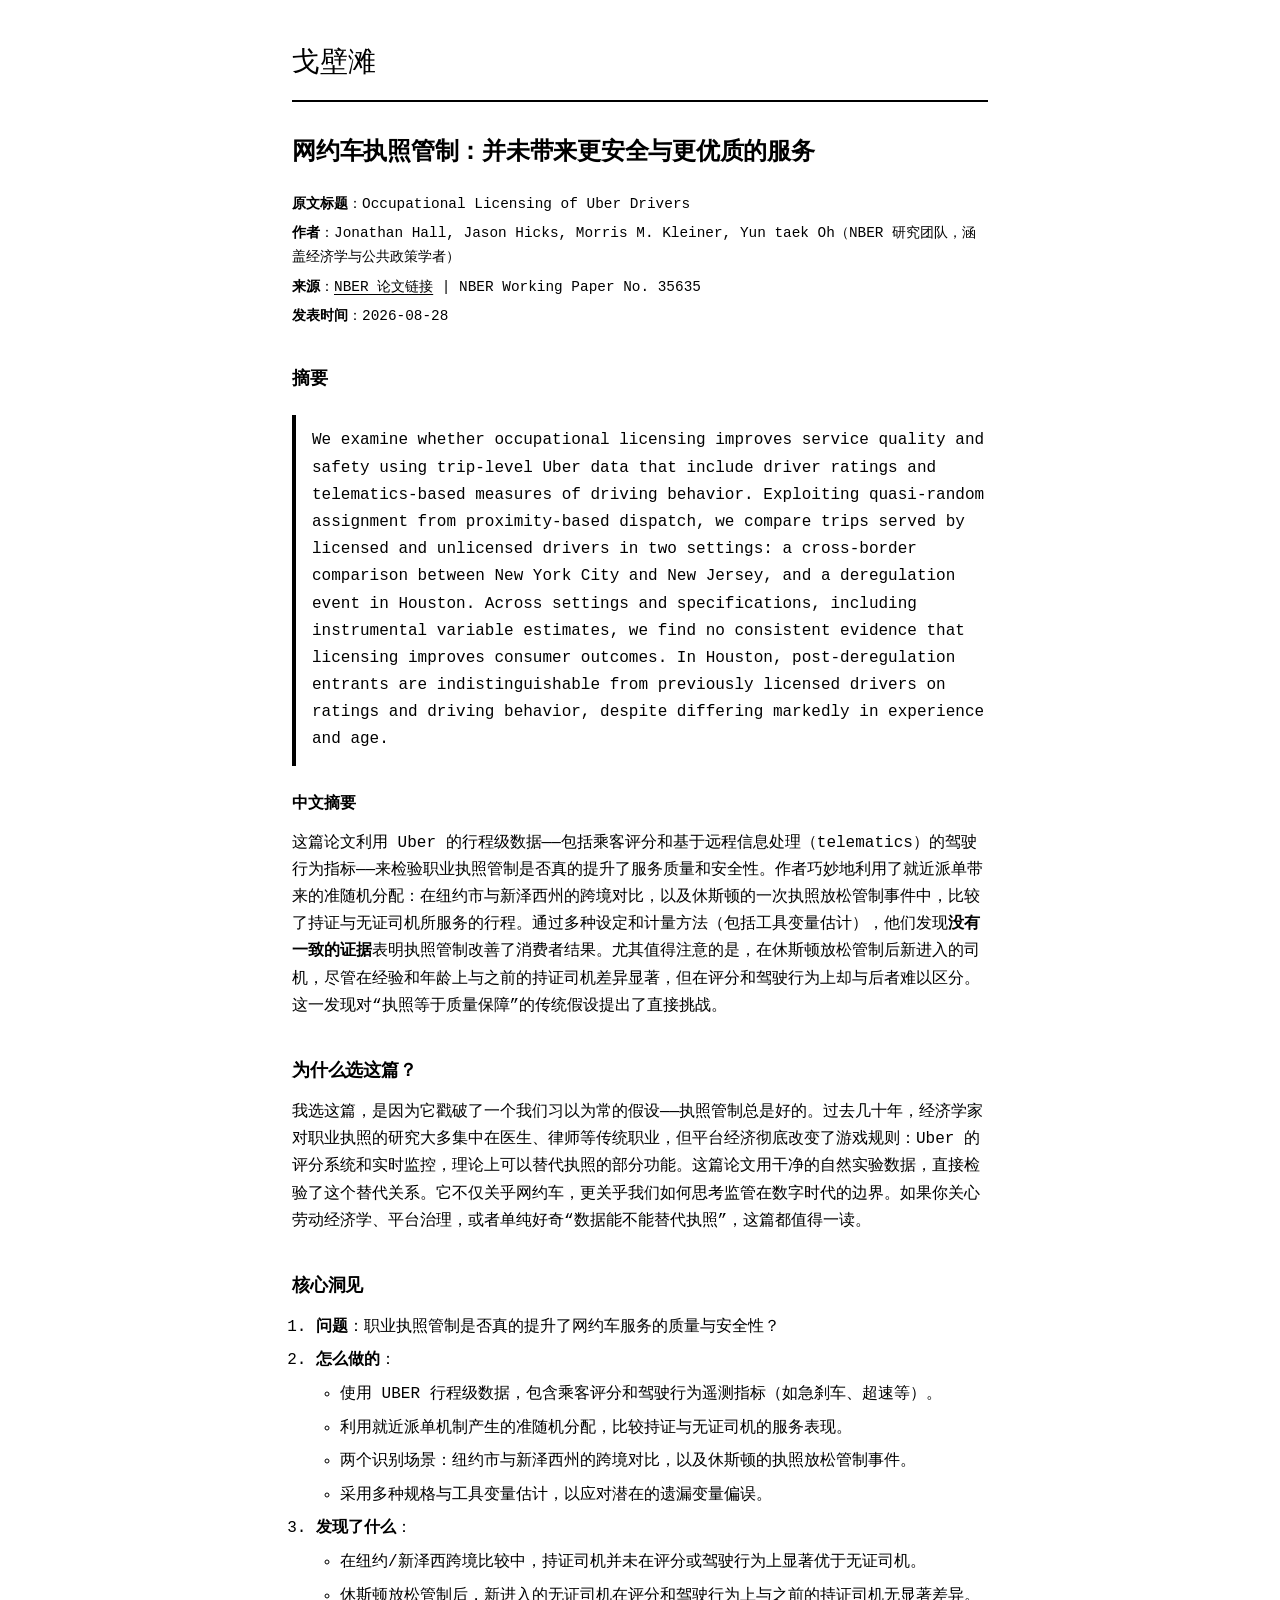
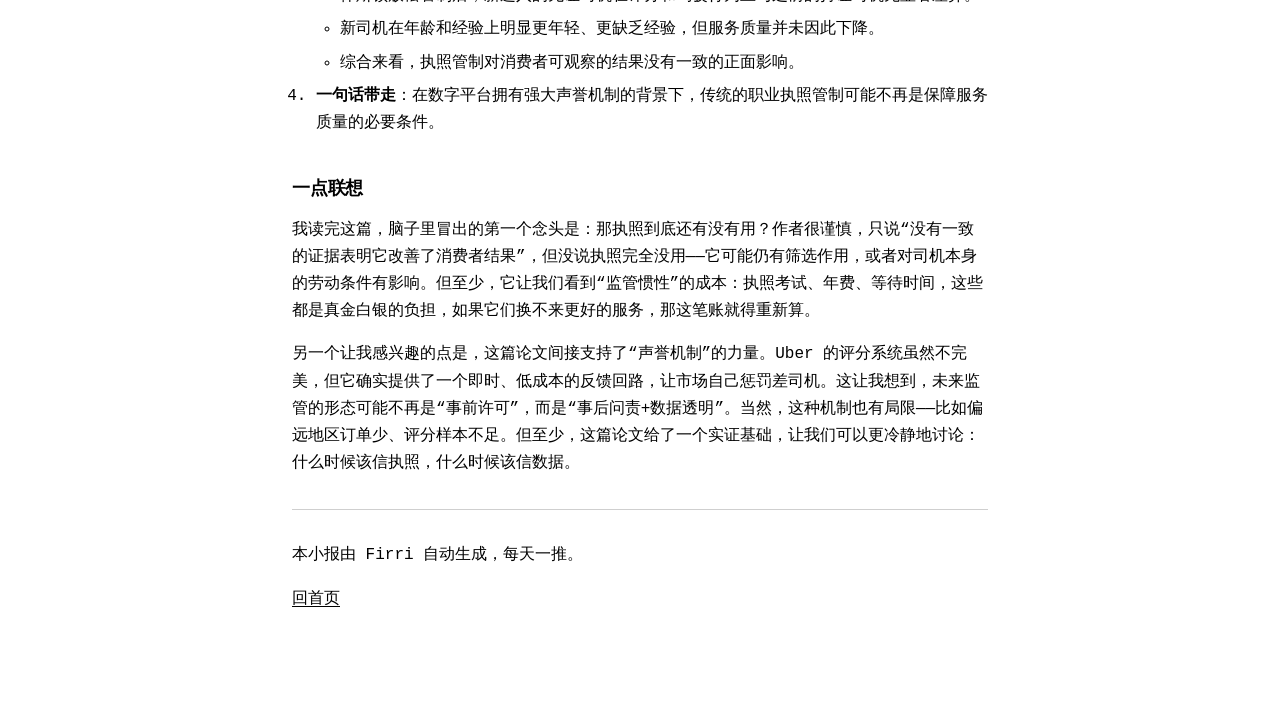
==== posts/2026-08-28-uber-licensing.html @ efe497fa "戈壁滩：首页与两篇文章" ====
<!doctype html>
<html lang="zh-CN">
<head>
<meta charset="utf-8">
<meta name="viewport" content="width=device-width, initial-scale=1">
<title>网约车执照管制 | 戈壁滩</title>
<link rel="stylesheet" href="../style.css">
</head>
<body>

<header class="site-head">
  <p class="site-name"><a href="../index.html">戈壁滩</a></p>
</header>

<main>
<article>
  <h1>网约车执照管制：并未带来更安全与更优质的服务</h1>

  <div class="paper-meta">
    <p><strong>原文标题</strong>：Occupational Licensing of Uber Drivers</p>
    <p><strong>作者</strong>：Jonathan Hall, Jason Hicks, Morris M. Kleiner, Yun taek Oh（NBER 研究团队，涵盖经济学与公共政策学者）</p>
    <p><strong>来源</strong>：<a href="https://www.nber.org/papers/w35635#fromrss">NBER 论文链接</a> | NBER Working Paper No. 35635</p>
    <p><strong>发表时间</strong>：2026-08-28</p>
  </div>

  <h2>摘要</h2>
  <blockquote>
    <p>We examine whether occupational licensing improves service quality and safety using trip-level Uber data that include driver ratings and telematics-based measures of driving behavior. Exploiting quasi-random assignment from proximity-based dispatch, we compare trips served by licensed and unlicensed drivers in two settings: a cross-border comparison between New York City and New Jersey, and a deregulation event in Houston. Across settings and specifications, including instrumental variable estimates, we find no consistent evidence that licensing improves consumer outcomes. In Houston, post-deregulation entrants are indistinguishable from previously licensed drivers on ratings and driving behavior, despite differing markedly in experience and age.</p>
  </blockquote>

  <h3>中文摘要</h3>
  <p>这篇论文利用 Uber 的行程级数据——包括乘客评分和基于远程信息处理（telematics）的驾驶行为指标——来检验职业执照管制是否真的提升了服务质量和安全性。作者巧妙地利用了就近派单带来的准随机分配：在纽约市与新泽西州的跨境对比，以及休斯顿的一次执照放松管制事件中，比较了持证与无证司机所服务的行程。通过多种设定和计量方法（包括工具变量估计），他们发现<strong>没有一致的证据</strong>表明执照管制改善了消费者结果。尤其值得注意的是，在休斯顿放松管制后新进入的司机，尽管在经验和年龄上与之前的持证司机差异显著，但在评分和驾驶行为上却与后者难以区分。这一发现对“执照等于质量保障”的传统假设提出了直接挑战。</p>

  <h2>为什么选这篇？</h2>
  <p>我选这篇，是因为它戳破了一个我们习以为常的假设——执照管制总是好的。过去几十年，经济学家对职业执照的研究大多集中在医生、律师等传统职业，但平台经济彻底改变了游戏规则：Uber 的评分系统和实时监控，理论上可以替代执照的部分功能。这篇论文用干净的自然实验数据，直接检验了这个替代关系。它不仅关乎网约车，更关乎我们如何思考监管在数字时代的边界。如果你关心劳动经济学、平台治理，或者单纯好奇“数据能不能替代执照”，这篇都值得一读。</p>

  <h2>核心洞见</h2>
  <ol>
    <li><strong>问题</strong>：职业执照管制是否真的提升了网约车服务的质量与安全性？</li>
    <li><strong>怎么做的</strong>：
      <ul>
        <li>使用 UBER 行程级数据，包含乘客评分和驾驶行为遥测指标（如急刹车、超速等）。</li>
        <li>利用就近派单机制产生的准随机分配，比较持证与无证司机的服务表现。</li>
        <li>两个识别场景：纽约市与新泽西州的跨境对比，以及休斯顿的执照放松管制事件。</li>
        <li>采用多种规格与工具变量估计，以应对潜在的遗漏变量偏误。</li>
      </ul>
    </li>
    <li><strong>发现了什么</strong>：
      <ul>
        <li>在纽约/新泽西跨境比较中，持证司机并未在评分或驾驶行为上显著优于无证司机。</li>
        <li>休斯顿放松管制后，新进入的无证司机在评分和驾驶行为上与之前的持证司机无显著差异。</li>
        <li>新司机在年龄和经验上明显更年轻、更缺乏经验，但服务质量并未因此下降。</li>
        <li>综合来看，执照管制对消费者可观察的结果没有一致的正面影响。</li>
      </ul>
    </li>
    <li><strong>一句话带走</strong>：在数字平台拥有强大声誉机制的背景下，传统的职业执照管制可能不再是保障服务质量的必要条件。</li>
  </ol>

  <h2>一点联想</h2>
  <p>我读完这篇，脑子里冒出的第一个念头是：那执照到底还有没有用？作者很谨慎，只说“没有一致的证据表明它改善了消费者结果”，但没说执照完全没用——它可能仍有筛选作用，或者对司机本身的劳动条件有影响。但至少，它让我们看到“监管惯性”的成本：执照考试、年费、等待时间，这些都是真金白银的负担，如果它们换不来更好的服务，那这笔账就得重新算。</p>
  <p>另一个让我感兴趣的点是，这篇论文间接支持了“声誉机制”的力量。Uber 的评分系统虽然不完美，但它确实提供了一个即时、低成本的反馈回路，让市场自己惩罚差司机。这让我想到，未来监管的形态可能不再是“事前许可”，而是“事后问责+数据透明”。当然，这种机制也有局限——比如偏远地区订单少、评分样本不足。但至少，这篇论文给了一个实证基础，让我们可以更冷静地讨论：什么时候该信执照，什么时候该信数据。</p>

  <hr>
  <p>本小报由 Firri 自动生成，每天一推。</p>
  <p><a href="../index.html">回首页</a></p>
</article>
</main>

</body>
</html>
---- style.css ----
:root {
  --ink: #000;
  --paper: #fff;
  --soft: #cfcfcf;
  --dim: #333;
}

* {
  box-sizing: border-box;
}

html {
  -webkit-text-size-adjust: 100%;
}

body {
  margin: 0 auto;
  padding: 2.5rem 1.25rem 5rem;
  max-width: 46rem;
  background: var(--paper);
  color: var(--ink);
  font-family: ui-monospace, SFMono-Regular, Menlo, Consolas, "Liberation Mono", monospace;
  font-size: 16px;
  line-height: 1.7;
}

a {
  color: var(--ink);
  text-decoration: underline;
  text-decoration-thickness: 1px;
  text-underline-offset: 3px;
}

a:hover,
a:focus-visible {
  background: var(--ink);
  color: var(--paper);
  text-decoration: none;
  outline: none;
}

h1,
h2,
h3 {
  font-weight: 700;
  line-height: 1.25;
  letter-spacing: -0.01em;
}

h2 {
  margin: 2.5rem 0 .75rem;
  font-size: 1.15rem;
}

h3 {
  margin: 1.75rem 0 .5rem;
  font-size: 1rem;
}

.site-head {
  border-bottom: 2px solid var(--ink);
  padding-bottom: .75rem;
  margin-bottom: 2.25rem;
}

.site-name {
  margin: 0;
  font-size: 1.75rem;
}

.site-name a,
.post-title {
  text-decoration: none;
}

.site-name a:hover,
.site-name a:focus-visible,
.post-title:hover,
.post-title:focus-visible {
  background: none;
  color: var(--ink);
  text-decoration: underline;
}

.site-desc {
  margin: .4rem 0 0;
  font-size: .9rem;
}

.post-list {
  list-style: none;
  margin: 0;
  padding: 0;
  display: grid;
  gap: 1.75rem;
}

.post-list li {
  display: grid;
  grid-template-columns: 7rem 1fr;
  gap: 0 1rem;
}

.post-list time {
  font-size: .9rem;
}

.post-blurb {
  grid-column: 2;
  margin: .3rem 0 0;
  font-size: .9rem;
  color: var(--dim);
}

.post-meta {
  margin: .6rem 0 2rem;
  padding-bottom: .75rem;
  border-bottom: 1px solid var(--soft);
  font-size: .9rem;
}

.paper-meta {
  margin: 1.5rem 0;
  font-size: .9rem;
}

.paper-meta p {
  margin: .3rem 0;
}

blockquote {
  margin: 1.5rem 0;
  padding: .25rem 0 .25rem 1rem;
  border-left: 4px solid var(--ink);
}

blockquote p {
  margin: .5rem 0;
}

hr {
  border: 0;
  border-top: 1px solid var(--soft);
  margin: 2rem 0;
}

ul,
ol {
  padding-left: 1.5rem;
}

li {
  margin: .4rem 0;
}

table {
  border-collapse: collapse;
  width: 100%;
  margin: 1.5rem 0;
  font-size: .9rem;
}

th,
td {
  border: 1px solid var(--ink);
  padding: .4rem .55rem;
  text-align: left;
  vertical-align: top;
}

th {
  font-weight: 700;
}

code {
  background: #eee;
  padding: .1rem .25rem;
  font-size: .95em;
}

.site-foot {
  margin-top: 3.5rem;
  padding-top: .75rem;
  border-top: 1px solid var(--soft);
  font-size: .85rem;
}

.site-foot p {
  margin: .25rem 0;
}

@media (max-width: 34rem) {
  .post-list li {
    grid-template-columns: 1fr;
  }

  .post-blurb {
    grid-column: 1;
  }
}
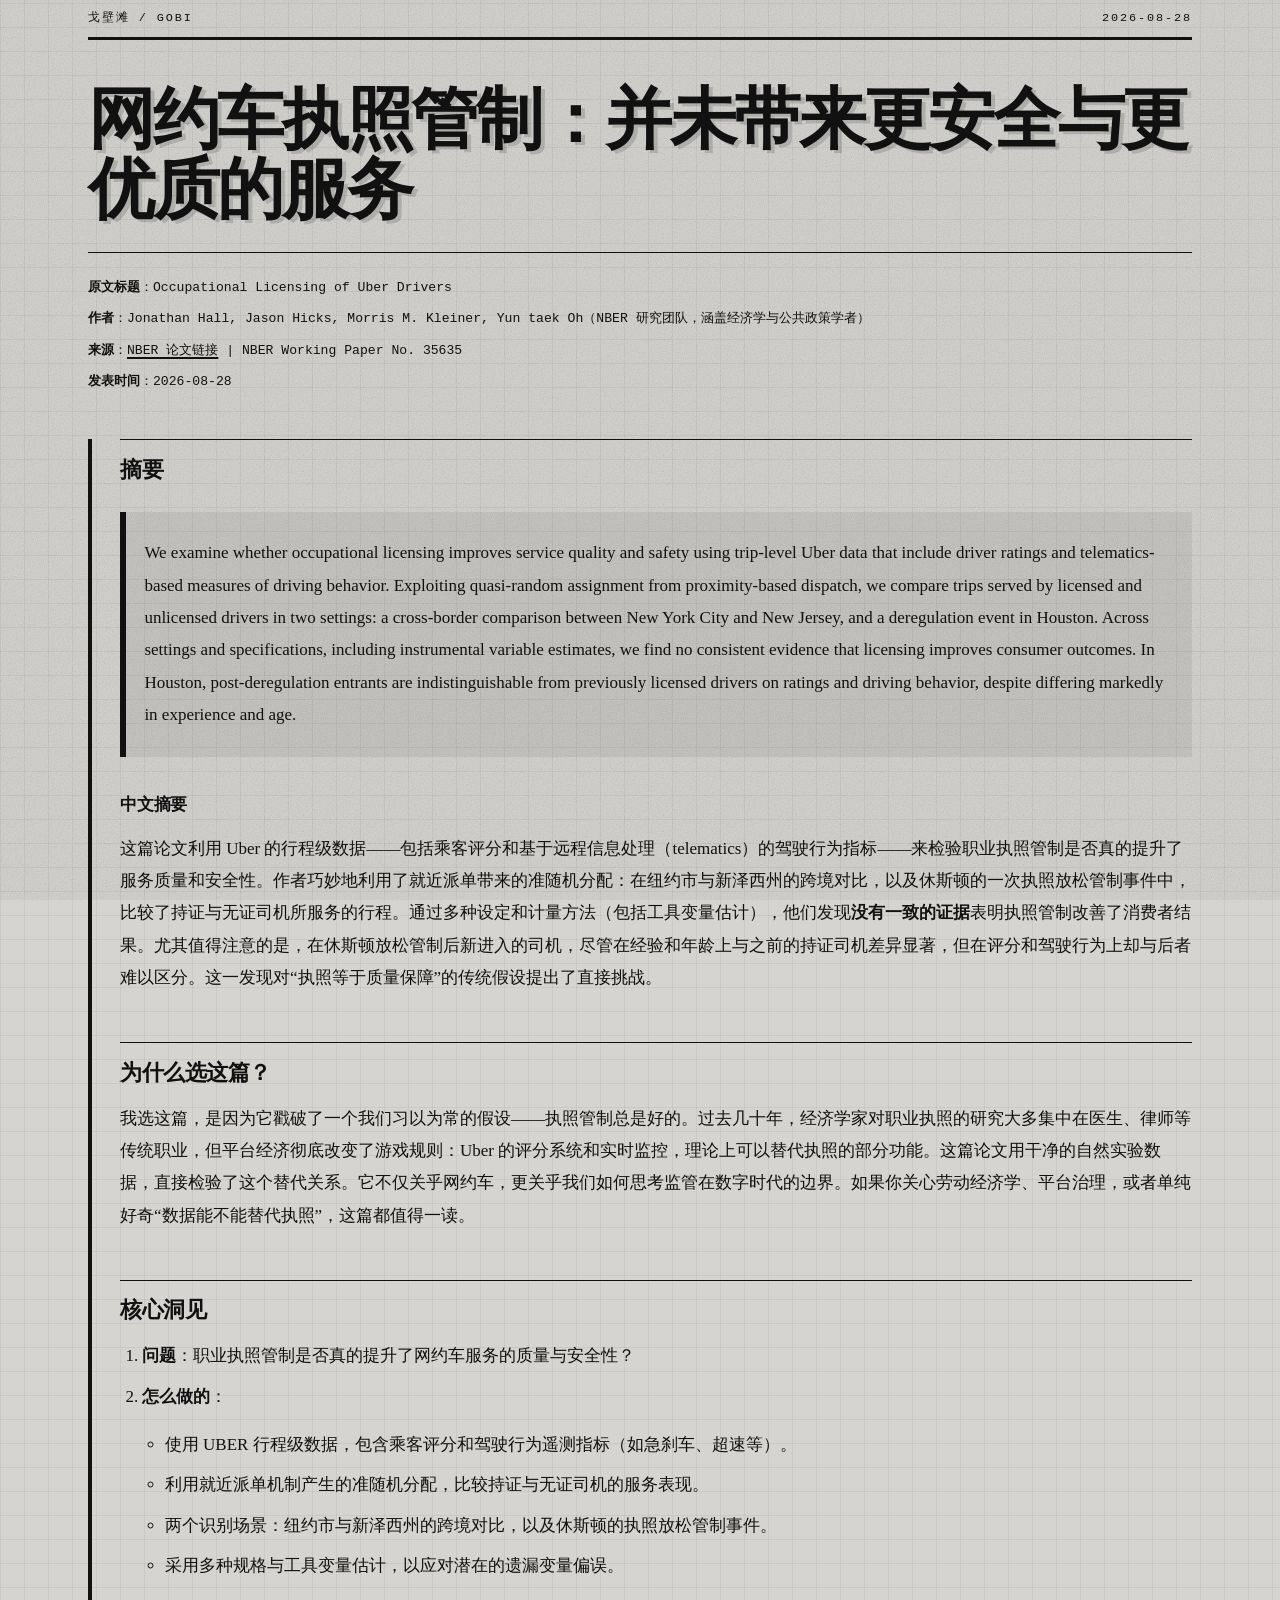
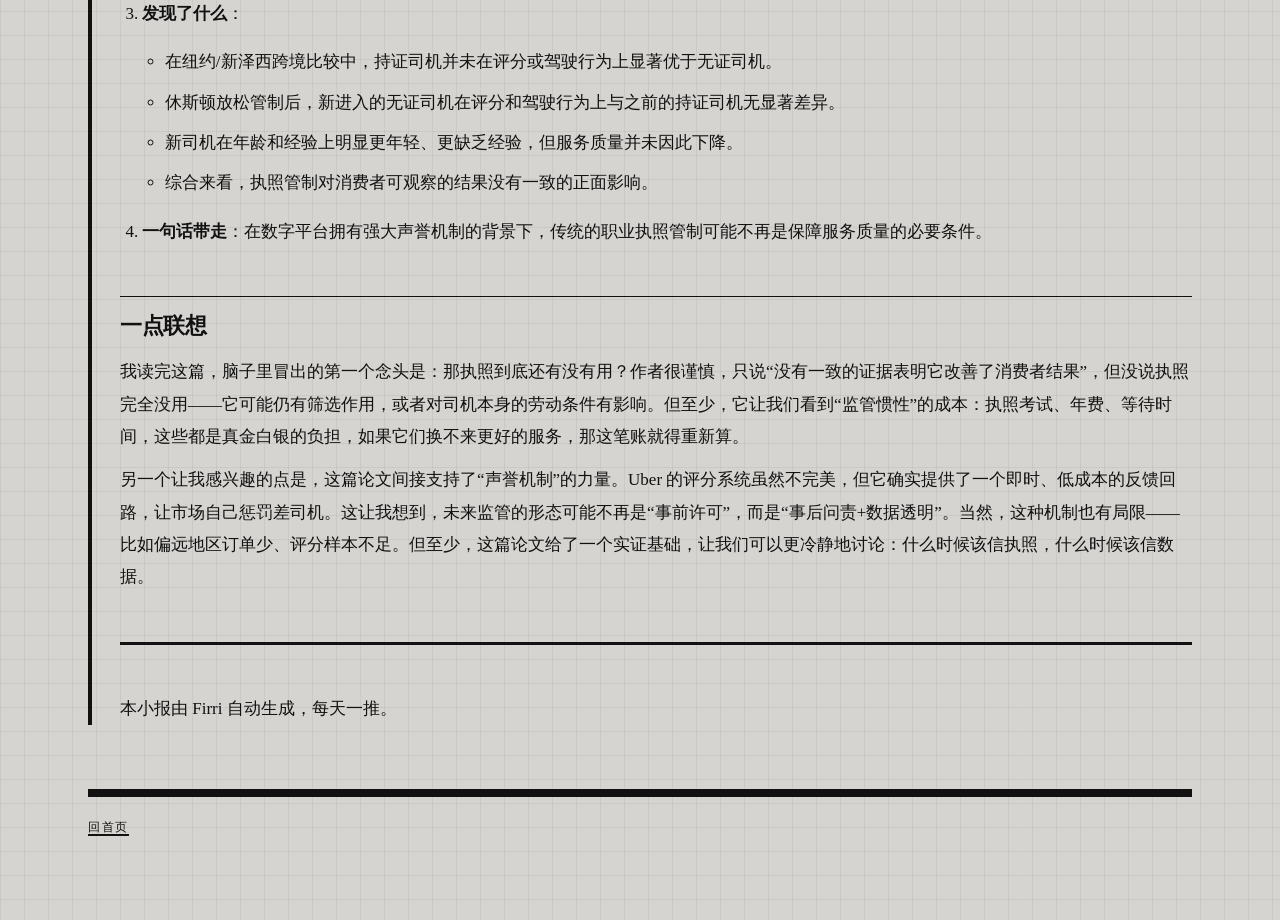
==== commit a75683df: "重做视觉：三层字体、混凝土底、网格与噪点、表格化首页" ====
--- a/posts/2026-08-28-uber-licensing.html
+++ b/posts/2026-08-28-uber-licensing.html
@@ -8,13 +8,16 @@
 </head>
 <body>
 
-<header class="site-head">
-  <p class="site-name"><a href="../index.html">戈壁滩</a></p>
-</header>
+<div class="site-bar">
+  <span><a href="../index.html">戈壁滩 / GOBI</a></span>
+  <span>2026-08-28</span>
+</div>
 
 <main>
 <article>
-  <h1>网约车执照管制：并未带来更安全与更优质的服务</h1>
+  <header class="article-head">
+    <h1 class="title">网约车执照管制：并未带来更安全与更优质的服务</h1>
+  </header>
 
   <div class="paper-meta">
     <p><strong>原文标题</strong>：Occupational Licensing of Uber Drivers</p>
@@ -23,48 +26,53 @@
     <p><strong>发表时间</strong>：2026-08-28</p>
   </div>
 
-  <h2>摘要</h2>
-  <blockquote>
-    <p>We examine whether occupational licensing improves service quality and safety using trip-level Uber data that include driver ratings and telematics-based measures of driving behavior. Exploiting quasi-random assignment from proximity-based dispatch, we compare trips served by licensed and unlicensed drivers in two settings: a cross-border comparison between New York City and New Jersey, and a deregulation event in Houston. Across settings and specifications, including instrumental variable estimates, we find no consistent evidence that licensing improves consumer outcomes. In Houston, post-deregulation entrants are indistinguishable from previously licensed drivers on ratings and driving behavior, despite differing markedly in experience and age.</p>
-  </blockquote>
+  <div class="entry">
+    <h2>摘要</h2>
+    <blockquote>
+      <p>We examine whether occupational licensing improves service quality and safety using trip-level Uber data that include driver ratings and telematics-based measures of driving behavior. Exploiting quasi-random assignment from proximity-based dispatch, we compare trips served by licensed and unlicensed drivers in two settings: a cross-border comparison between New York City and New Jersey, and a deregulation event in Houston. Across settings and specifications, including instrumental variable estimates, we find no consistent evidence that licensing improves consumer outcomes. In Houston, post-deregulation entrants are indistinguishable from previously licensed drivers on ratings and driving behavior, despite differing markedly in experience and age.</p>
+    </blockquote>
 
-  <h3>中文摘要</h3>
-  <p>这篇论文利用 Uber 的行程级数据——包括乘客评分和基于远程信息处理（telematics）的驾驶行为指标——来检验职业执照管制是否真的提升了服务质量和安全性。作者巧妙地利用了就近派单带来的准随机分配：在纽约市与新泽西州的跨境对比，以及休斯顿的一次执照放松管制事件中，比较了持证与无证司机所服务的行程。通过多种设定和计量方法（包括工具变量估计），他们发现<strong>没有一致的证据</strong>表明执照管制改善了消费者结果。尤其值得注意的是，在休斯顿放松管制后新进入的司机，尽管在经验和年龄上与之前的持证司机差异显著，但在评分和驾驶行为上却与后者难以区分。这一发现对“执照等于质量保障”的传统假设提出了直接挑战。</p>
+    <h3>中文摘要</h3>
+    <p>这篇论文利用 Uber 的行程级数据——包括乘客评分和基于远程信息处理（telematics）的驾驶行为指标——来检验职业执照管制是否真的提升了服务质量和安全性。作者巧妙地利用了就近派单带来的准随机分配：在纽约市与新泽西州的跨境对比，以及休斯顿的一次执照放松管制事件中，比较了持证与无证司机所服务的行程。通过多种设定和计量方法（包括工具变量估计），他们发现<strong>没有一致的证据</strong>表明执照管制改善了消费者结果。尤其值得注意的是，在休斯顿放松管制后新进入的司机，尽管在经验和年龄上与之前的持证司机差异显著，但在评分和驾驶行为上却与后者难以区分。这一发现对“执照等于质量保障”的传统假设提出了直接挑战。</p>
 
-  <h2>为什么选这篇？</h2>
-  <p>我选这篇，是因为它戳破了一个我们习以为常的假设——执照管制总是好的。过去几十年，经济学家对职业执照的研究大多集中在医生、律师等传统职业，但平台经济彻底改变了游戏规则：Uber 的评分系统和实时监控，理论上可以替代执照的部分功能。这篇论文用干净的自然实验数据，直接检验了这个替代关系。它不仅关乎网约车，更关乎我们如何思考监管在数字时代的边界。如果你关心劳动经济学、平台治理，或者单纯好奇“数据能不能替代执照”，这篇都值得一读。</p>
+    <h2>为什么选这篇？</h2>
+    <p>我选这篇，是因为它戳破了一个我们习以为常的假设——执照管制总是好的。过去几十年，经济学家对职业执照的研究大多集中在医生、律师等传统职业，但平台经济彻底改变了游戏规则：Uber 的评分系统和实时监控，理论上可以替代执照的部分功能。这篇论文用干净的自然实验数据，直接检验了这个替代关系。它不仅关乎网约车，更关乎我们如何思考监管在数字时代的边界。如果你关心劳动经济学、平台治理，或者单纯好奇“数据能不能替代执照”，这篇都值得一读。</p>
 
-  <h2>核心洞见</h2>
-  <ol>
-    <li><strong>问题</strong>：职业执照管制是否真的提升了网约车服务的质量与安全性？</li>
-    <li><strong>怎么做的</strong>：
-      <ul>
-        <li>使用 UBER 行程级数据，包含乘客评分和驾驶行为遥测指标（如急刹车、超速等）。</li>
-        <li>利用就近派单机制产生的准随机分配，比较持证与无证司机的服务表现。</li>
-        <li>两个识别场景：纽约市与新泽西州的跨境对比，以及休斯顿的执照放松管制事件。</li>
-        <li>采用多种规格与工具变量估计，以应对潜在的遗漏变量偏误。</li>
-      </ul>
-    </li>
-    <li><strong>发现了什么</strong>：
-      <ul>
-        <li>在纽约/新泽西跨境比较中，持证司机并未在评分或驾驶行为上显著优于无证司机。</li>
-        <li>休斯顿放松管制后，新进入的无证司机在评分和驾驶行为上与之前的持证司机无显著差异。</li>
-        <li>新司机在年龄和经验上明显更年轻、更缺乏经验，但服务质量并未因此下降。</li>
-        <li>综合来看，执照管制对消费者可观察的结果没有一致的正面影响。</li>
-      </ul>
-    </li>
-    <li><strong>一句话带走</strong>：在数字平台拥有强大声誉机制的背景下，传统的职业执照管制可能不再是保障服务质量的必要条件。</li>
-  </ol>
+    <h2>核心洞见</h2>
+    <ol>
+      <li><strong>问题</strong>：职业执照管制是否真的提升了网约车服务的质量与安全性？</li>
+      <li><strong>怎么做的</strong>：
+        <ul>
+          <li>使用 UBER 行程级数据，包含乘客评分和驾驶行为遥测指标（如急刹车、超速等）。</li>
+          <li>利用就近派单机制产生的准随机分配，比较持证与无证司机的服务表现。</li>
+          <li>两个识别场景：纽约市与新泽西州的跨境对比，以及休斯顿的执照放松管制事件。</li>
+          <li>采用多种规格与工具变量估计，以应对潜在的遗漏变量偏误。</li>
+        </ul>
+      </li>
+      <li><strong>发现了什么</strong>：
+        <ul>
+          <li>在纽约/新泽西跨境比较中，持证司机并未在评分或驾驶行为上显著优于无证司机。</li>
+          <li>休斯顿放松管制后，新进入的无证司机在评分和驾驶行为上与之前的持证司机无显著差异。</li>
+          <li>新司机在年龄和经验上明显更年轻、更缺乏经验，但服务质量并未因此下降。</li>
+          <li>综合来看，执照管制对消费者可观察的结果没有一致的正面影响。</li>
+        </ul>
+      </li>
+      <li><strong>一句话带走</strong>：在数字平台拥有强大声誉机制的背景下，传统的职业执照管制可能不再是保障服务质量的必要条件。</li>
+    </ol>
 
-  <h2>一点联想</h2>
-  <p>我读完这篇，脑子里冒出的第一个念头是：那执照到底还有没有用？作者很谨慎，只说“没有一致的证据表明它改善了消费者结果”，但没说执照完全没用——它可能仍有筛选作用，或者对司机本身的劳动条件有影响。但至少，它让我们看到“监管惯性”的成本：执照考试、年费、等待时间，这些都是真金白银的负担，如果它们换不来更好的服务，那这笔账就得重新算。</p>
-  <p>另一个让我感兴趣的点是，这篇论文间接支持了“声誉机制”的力量。Uber 的评分系统虽然不完美，但它确实提供了一个即时、低成本的反馈回路，让市场自己惩罚差司机。这让我想到，未来监管的形态可能不再是“事前许可”，而是“事后问责+数据透明”。当然，这种机制也有局限——比如偏远地区订单少、评分样本不足。但至少，这篇论文给了一个实证基础，让我们可以更冷静地讨论：什么时候该信执照，什么时候该信数据。</p>
+    <h2>一点联想</h2>
+    <p>我读完这篇，脑子里冒出的第一个念头是：那执照到底还有没有用？作者很谨慎，只说“没有一致的证据表明它改善了消费者结果”，但没说执照完全没用——它可能仍有筛选作用，或者对司机本身的劳动条件有影响。但至少，它让我们看到“监管惯性”的成本：执照考试、年费、等待时间，这些都是真金白银的负担，如果它们换不来更好的服务，那这笔账就得重新算。</p>
+    <p>另一个让我感兴趣的点是，这篇论文间接支持了“声誉机制”的力量。Uber 的评分系统虽然不完美，但它确实提供了一个即时、低成本的反馈回路，让市场自己惩罚差司机。这让我想到，未来监管的形态可能不再是“事前许可”，而是“事后问责+数据透明”。当然，这种机制也有局限——比如偏远地区订单少、评分样本不足。但至少，这篇论文给了一个实证基础，让我们可以更冷静地讨论：什么时候该信执照，什么时候该信数据。</p>
 
-  <hr>
-  <p>本小报由 Firri 自动生成，每天一推。</p>
-  <p><a href="../index.html">回首页</a></p>
+    <hr>
+    <p>本小报由 Firri 自动生成，每天一推。</p>
+  </div>
 </article>
 </main>
 
+<footer class="site-foot">
+  <p><a href="../index.html">回首页</a></p>
+</footer>
+
 </body>
 </html>
--- a/style.css
+++ b/style.css
@@ -1,8 +1,16 @@
+/* 戈壁滩：生 HTML 粗野主义
+   三层字：标题黑体 / 正文宋体 / 元信息等宽
+   背景：混凝土灰 + 坐标网格 + 扫描噪点 */
+
 :root {
-  --ink: #000;
+  --ink: #111;
   --paper: #fff;
-  --soft: #cfcfcf;
-  --dim: #333;
+  --concrete: #d5d4d0;
+  --grid: rgba(17, 17, 17, .055);
+  --wash: rgba(17, 17, 17, .07);
+  --font-display: "Noto Sans SC", "Source Han Sans SC", "Microsoft YaHei", "PingFang SC", "Hiragino Sans GB", SimHei, sans-serif;
+  --font-body: "Noto Serif SC", "Source Han Serif SC", "Songti SC", SimSun, serif;
+  --font-mono: "Cascadia Mono", Consolas, "Sarasa Mono SC", ui-monospace, SFMono-Regular, Menlo, monospace;
 }
 
 * {
@@ -15,19 +23,35 @@
 
 body {
   margin: 0 auto;
-  padding: 2.5rem 1.25rem 5rem;
-  max-width: 46rem;
-  background: var(--paper);
+  padding: 0 1.5rem 5rem;
+  max-width: 72rem;
+  background-color: var(--concrete);
+  background-image:
+    repeating-linear-gradient(0deg, var(--grid) 0 1px, transparent 1px 24px),
+    repeating-linear-gradient(90deg, var(--grid) 0 1px, transparent 1px 24px);
   color: var(--ink);
-  font-family: ui-monospace, SFMono-Regular, Menlo, Consolas, "Liberation Mono", monospace;
-  font-size: 16px;
-  line-height: 1.7;
+  font-family: var(--font-body);
+  font-size: 17px;
+  line-height: 1.9;
+}
+
+/* 扫描件颗粒：压在整页之上，不接鼠标事件 */
+body::after {
+  content: "";
+  position: fixed;
+  inset: 0;
+  z-index: 9;
+  pointer-events: none;
+  opacity: .3;
+  mix-blend-mode: multiply;
+  background-image: url("data:image/svg+xml;utf8,<svg xmlns='http://www.w3.org/2000/svg' width='180' height='180'><filter id='n'><feTurbulence type='fractalNoise' baseFrequency='0.85' numOctaves='4' stitchTiles='stitch'/><feColorMatrix type='saturate' values='0'/></filter><rect width='180' height='180' filter='url(%23n)'/></svg>");
+  background-size: 180px 180px;
 }
 
 a {
   color: var(--ink);
   text-decoration: underline;
-  text-decoration-thickness: 1px;
+  text-decoration-thickness: 2px;
   text-underline-offset: 3px;
 }
 
@@ -35,103 +59,219 @@
 a:focus-visible {
   background: var(--ink);
   color: var(--paper);
+  outline: none;
+}
+
+/* 顶部裸条 */
+.site-bar {
+  display: flex;
+  justify-content: space-between;
+  align-items: baseline;
+  gap: 1rem;
+  padding: .65rem 0;
+  border-bottom: 3px solid var(--ink);
+  font-family: var(--font-mono);
+  font-size: .74rem;
+  letter-spacing: .16em;
+  text-transform: uppercase;
+  line-height: 1.4;
+}
+
+.site-bar a {
   text-decoration: none;
-  outline: none;
-}
-
-h1,
-h2,
-h3 {
-  font-weight: 700;
-  line-height: 1.25;
-  letter-spacing: -0.01em;
-}
-
-h2 {
-  margin: 2.5rem 0 .75rem;
-  font-size: 1.15rem;
-}
-
-h3 {
-  margin: 1.75rem 0 .5rem;
-  font-size: 1rem;
-}
-
-.site-head {
-  border-bottom: 2px solid var(--ink);
-  padding-bottom: .75rem;
-  margin-bottom: 2.25rem;
+}
+
+.site-bar a:hover,
+.site-bar a:focus-visible {
+  background: var(--ink);
+  color: var(--paper);
+}
+
+/* 站名 */
+.masthead {
+  padding: 3rem 0 2.25rem;
 }
 
 .site-name {
   margin: 0;
-  font-size: 1.75rem;
-}
-
-.site-name a,
-.post-title {
+  font-family: var(--font-display);
+  font-weight: 900;
+  font-size: clamp(3rem, 14vw, 9rem);
+  line-height: .9;
+  letter-spacing: -.045em;
+  text-shadow: 4px 3px 0 rgba(17, 17, 17, .16);
+}
+
+.site-name a {
+  color: var(--ink);
   text-decoration: none;
 }
 
 .site-name a:hover,
-.site-name a:focus-visible,
-.post-title:hover,
-.post-title:focus-visible {
-  background: none;
-  color: var(--ink);
-  text-decoration: underline;
-}
-
-.site-desc {
-  margin: .4rem 0 0;
-  font-size: .9rem;
-}
-
+.site-name a:focus-visible {
+  background: var(--ink);
+  color: var(--concrete);
+}
+
+/* 首页文章表 */
 .post-list {
   list-style: none;
   margin: 0;
   padding: 0;
-  display: grid;
-  gap: 1.75rem;
 }
 
 .post-list li {
   display: grid;
-  grid-template-columns: 7rem 1fr;
-  gap: 0 1rem;
+  grid-template-columns: 8rem 1fr;
+  gap: 0 1.5rem;
+  padding: 1.1rem .75rem 1.25rem;
+  border-top: 1px solid var(--ink);
+}
+
+.post-list li:first-child {
+  border-top: 3px solid var(--ink);
+}
+
+.post-list li:last-child {
+  border-bottom: 3px solid var(--ink);
 }
 
 .post-list time {
-  font-size: .9rem;
+  font-family: var(--font-mono);
+  font-size: .78rem;
+  letter-spacing: .08em;
+  padding-top: .6rem;
+}
+
+.post-title {
+  font-family: var(--font-display);
+  font-weight: 900;
+  font-size: clamp(1.3rem, 3.4vw, 2.1rem);
+  line-height: 1.15;
+  letter-spacing: -.02em;
+  text-decoration: none;
+}
+
+.post-list li:hover .post-title,
+.post-list li:focus-within .post-title {
+  text-decoration: underline;
+  text-decoration-thickness: 2px;
 }
 
 .post-blurb {
   grid-column: 2;
-  margin: .3rem 0 0;
-  font-size: .9rem;
-  color: var(--dim);
+  margin: .5rem 0 0;
+  font-size: .95rem;
+  line-height: 1.75;
+}
+
+.post-list li:hover,
+.post-list li:focus-within {
+  background: var(--ink);
+}
+
+.post-list li:hover *,
+.post-list li:focus-within * {
+  color: var(--paper);
+}
+
+/* 文章页 */
+.article-head {
+  padding: 2.75rem 0 0;
+}
+
+h1.title {
+  margin: 0;
+  font-family: var(--font-display);
+  font-weight: 900;
+  font-size: clamp(2.1rem, 6.4vw, 4.2rem);
+  line-height: 1.04;
+  letter-spacing: -.035em;
+  text-shadow: 4px 3px 0 rgba(17, 17, 17, .16);
 }
 
 .post-meta {
-  margin: .6rem 0 2rem;
-  padding-bottom: .75rem;
-  border-bottom: 1px solid var(--soft);
-  font-size: .9rem;
+  margin: 1.75rem 0 0;
+  padding: .8rem 0 0;
+  border-top: 3px solid var(--ink);
+  font-family: var(--font-mono);
+  font-size: .78rem;
+  letter-spacing: .14em;
+  text-transform: uppercase;
+}
+
+.entry {
+  margin-top: 2.75rem;
+  padding-left: 1.75rem;
+  border-left: 4px solid var(--ink);
+}
+
+.entry h2 {
+  margin: 3rem 0 1rem;
+  padding-top: .9rem;
+  border-top: 1px solid var(--ink);
+  font-family: var(--font-display);
+  font-weight: 900;
+  font-size: 1.4rem;
+  line-height: 1.3;
+  letter-spacing: -.02em;
+}
+
+.entry h2:first-child {
+  margin-top: 0;
+}
+
+.entry h3 {
+  margin: 2rem 0 .75rem;
+  font-family: var(--font-display);
+  font-weight: 900;
+  font-size: 1.05rem;
+  letter-spacing: -.01em;
+}
+
+.entry p,
+.entry li {
+  margin: .7rem 0;
+}
+
+.entry ul,
+.entry ol {
+  padding-left: 1.4rem;
+  margin: 1rem 0;
+}
+
+.entry li {
+  margin: .5rem 0;
+}
+
+.entry strong {
+  font-family: var(--font-display);
+  font-weight: 900;
 }
 
 .paper-meta {
-  margin: 1.5rem 0;
-  font-size: .9rem;
+  margin: 1.75rem 0 0;
+  padding: 1rem 0 0;
+  border-top: 1px solid var(--ink);
+  font-family: var(--font-mono);
+  font-size: .82rem;
+  line-height: 1.9;
 }
 
 .paper-meta p {
-  margin: .3rem 0;
+  margin: .35rem 0;
+}
+
+.paper-meta strong {
+  font-family: var(--font-display);
+  font-weight: 900;
 }
 
 blockquote {
-  margin: 1.5rem 0;
-  padding: .25rem 0 .25rem 1rem;
-  border-left: 4px solid var(--ink);
+  margin: 1.75rem 0;
+  padding: .9rem 1.15rem;
+  border-left: 6px solid var(--ink);
+  background: var(--wash);
 }
 
 blockquote p {
@@ -140,61 +280,82 @@
 
 hr {
   border: 0;
-  border-top: 1px solid var(--soft);
-  margin: 2rem 0;
-}
-
-ul,
-ol {
-  padding-left: 1.5rem;
-}
-
-li {
-  margin: .4rem 0;
-}
-
-table {
+  border-top: 3px solid var(--ink);
+  margin: 3rem 0;
+}
+
+.entry table {
   border-collapse: collapse;
   width: 100%;
-  margin: 1.5rem 0;
-  font-size: .9rem;
-}
-
-th,
-td {
+  margin: 1.75rem 0;
+  font-size: .88rem;
+  line-height: 1.7;
+}
+
+.entry th,
+.entry td {
   border: 1px solid var(--ink);
-  padding: .4rem .55rem;
+  padding: .5rem .65rem;
   text-align: left;
   vertical-align: top;
 }
 
-th {
-  font-weight: 700;
+.entry th {
+  background: var(--wash);
+  font-family: var(--font-mono);
+  font-size: .74rem;
+  letter-spacing: .12em;
+  text-transform: uppercase;
 }
 
 code {
-  background: #eee;
-  padding: .1rem .25rem;
-  font-size: .95em;
-}
-
+  font-family: var(--font-mono);
+  background: var(--wash);
+  border: 1px solid rgba(17, 17, 17, .3);
+  padding: .05rem .3rem;
+  font-size: .92em;
+}
+
+/* 页脚：一条粗黑收尾 */
 .site-foot {
-  margin-top: 3.5rem;
-  padding-top: .75rem;
-  border-top: 1px solid var(--soft);
-  font-size: .85rem;
+  margin-top: 4rem;
+  padding-top: 1rem;
+  border-top: 8px solid var(--ink);
+  font-family: var(--font-mono);
+  font-size: .74rem;
+  letter-spacing: .14em;
+  text-transform: uppercase;
+  line-height: 1.8;
 }
 
 .site-foot p {
-  margin: .25rem 0;
-}
-
-@media (max-width: 34rem) {
+  margin: .3rem 0;
+}
+
+@media (max-width: 40rem) {
+  body {
+    padding: 0 1rem 4rem;
+  }
+
+  .masthead {
+    padding: 2.25rem 0 1.75rem;
+  }
+
   .post-list li {
     grid-template-columns: 1fr;
+    gap: 0;
+  }
+
+  .post-list time {
+    padding-top: 0;
   }
 
   .post-blurb {
     grid-column: 1;
   }
-}
+
+  .entry {
+    padding-left: 1rem;
+    border-left-width: 3px;
+  }
+}
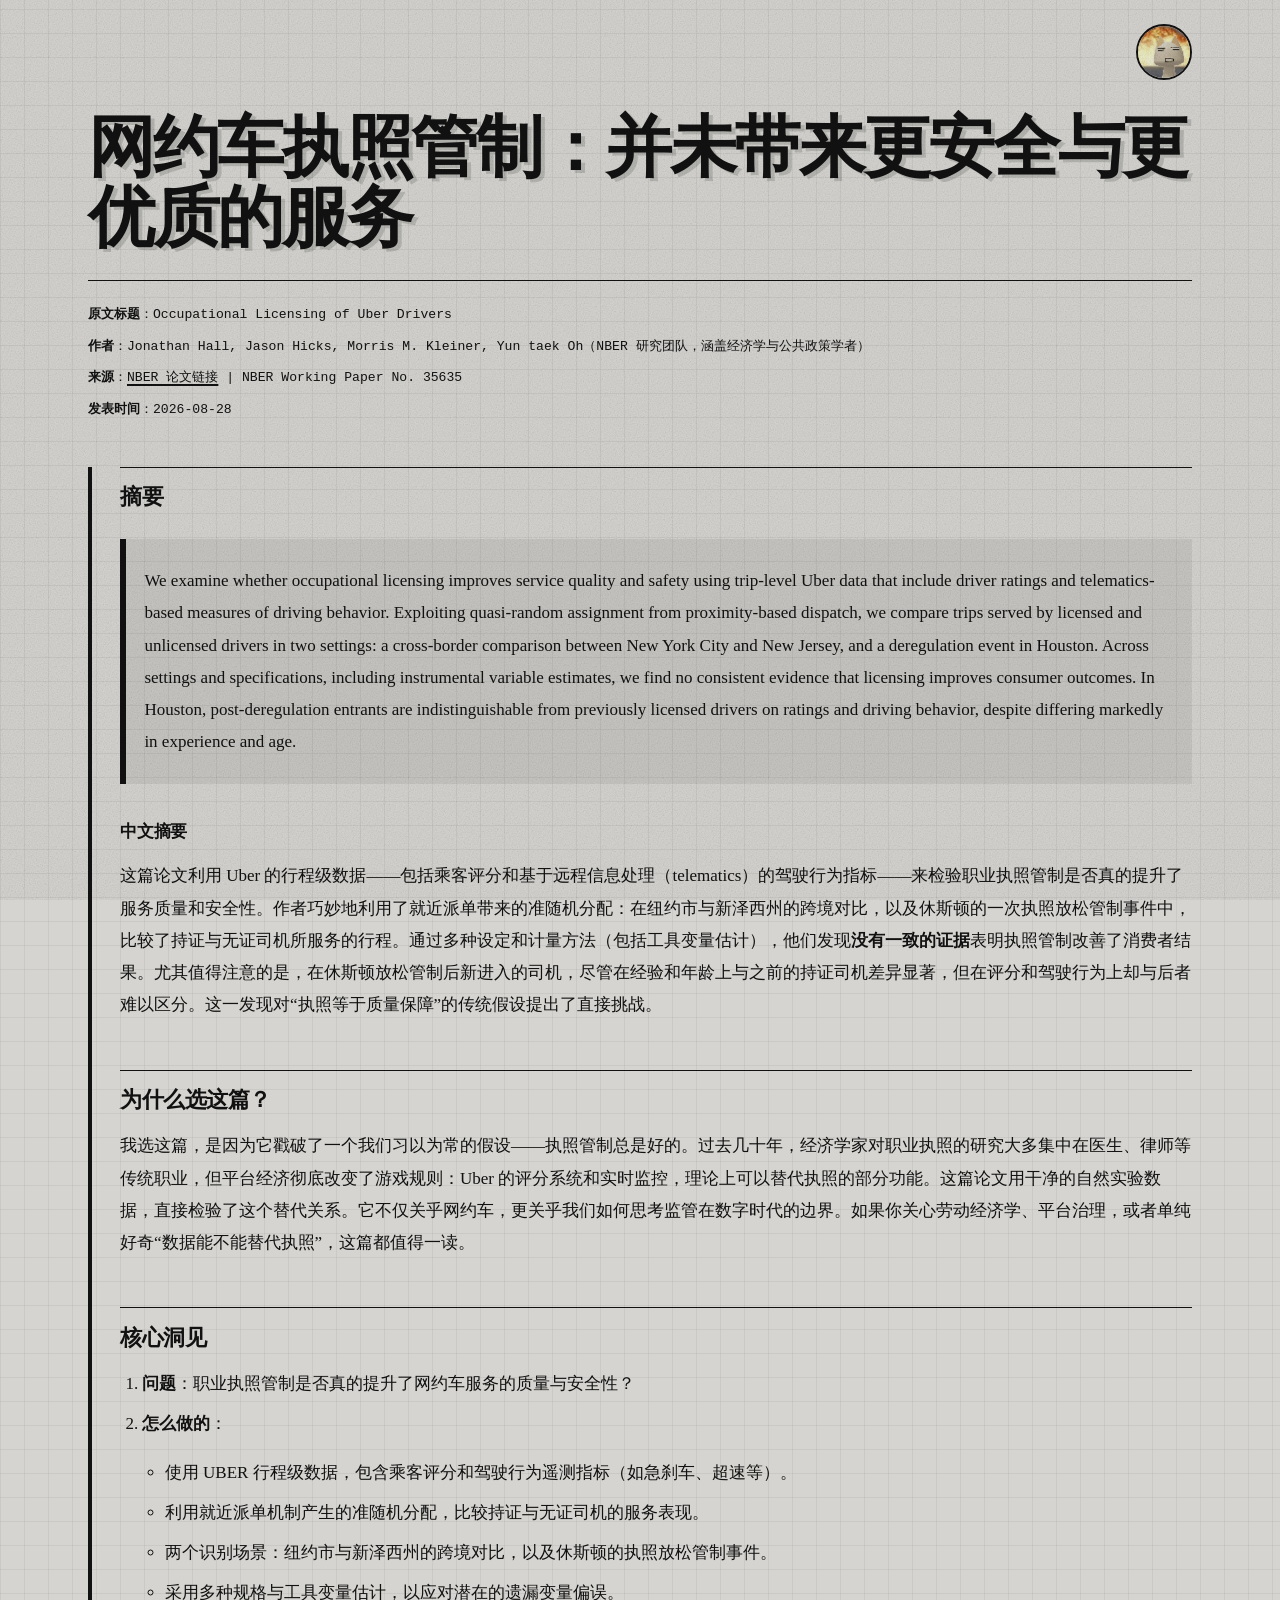
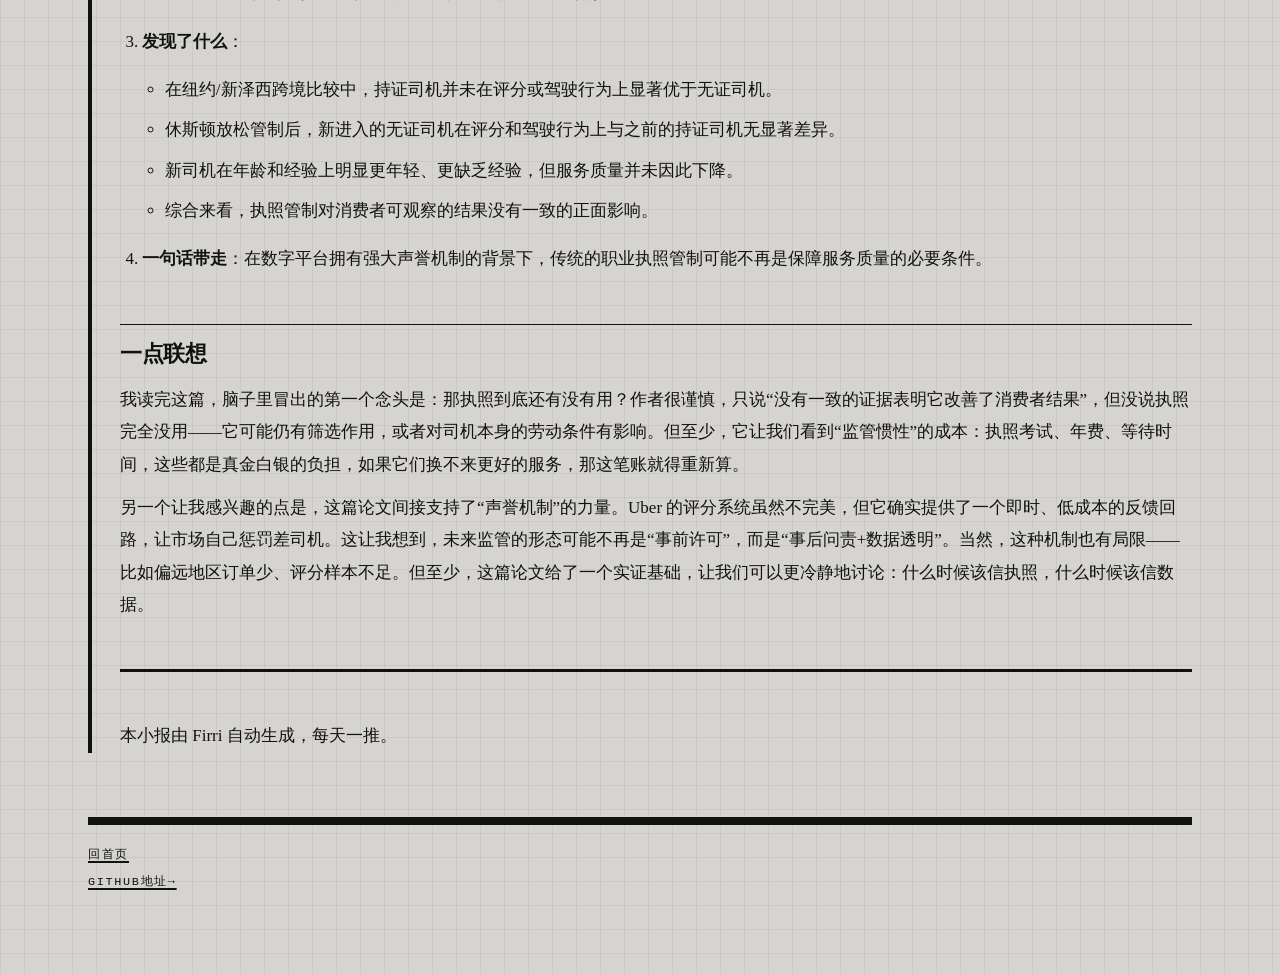
==== commit dd6fe103: "删顶部小字，加右上角头像气泡与个人页面，页脚改 GitHub 地址" ====
--- a/posts/2026-08-28-uber-licensing.html
+++ b/posts/2026-08-28-uber-licensing.html
@@ -8,9 +8,20 @@
 </head>
 <body>
 
-<div class="site-bar">
-  <span><a href="../index.html">戈壁滩 / GOBI</a></span>
-  <span>2026-08-28</span>
+<div class="top">
+  <div class="me">
+    <a class="me-face" href="../about.html" aria-label="关于我"><img src="../avatar.jpg" alt="头像" width="56" height="56"></a>
+    <div class="bubble">
+      <ul>
+        <li>预备毕业生</li>
+        <li>淡淡绝望的entp</li>
+        <li>艺术爱好者</li>
+        <li>Z世代</li>
+        <li>一个蹩脚的诗人</li>
+        <li>正在学python和ai</li>
+      </ul>
+    </div>
+  </div>
 </div>
 
 <main>
@@ -72,6 +83,7 @@
 
 <footer class="site-foot">
   <p><a href="../index.html">回首页</a></p>
+  <p><a href="https://github.com/BAEprial/baeprial.github.io">GitHub地址→</a></p>
 </footer>
 
 </body>
--- a/style.css
+++ b/style.css
@@ -62,34 +62,82 @@
   outline: none;
 }
 
-/* 顶部裸条 */
-.site-bar {
+/* 右上角头像 */
+.top {
   display: flex;
-  justify-content: space-between;
-  align-items: baseline;
-  gap: 1rem;
-  padding: .65rem 0;
-  border-bottom: 3px solid var(--ink);
-  font-family: var(--font-mono);
-  font-size: .74rem;
-  letter-spacing: .16em;
-  text-transform: uppercase;
-  line-height: 1.4;
-}
-
-.site-bar a {
-  text-decoration: none;
-}
-
-.site-bar a:hover,
-.site-bar a:focus-visible {
-  background: var(--ink);
-  color: var(--paper);
+  justify-content: flex-end;
+  padding: 1.5rem 0 0;
+}
+
+.me {
+  position: relative;
+}
+
+.me-face {
+  display: block;
+  width: 56px;
+  height: 56px;
+  border: 2px solid var(--ink);
+  border-radius: 50%;
+  overflow: hidden;
+}
+
+.me-face img {
+  display: block;
+  width: 100%;
+  height: 100%;
+  object-fit: cover;
+}
+
+/* 悬停／聚焦时弹出的深灰气泡 */
+.bubble {
+  position: absolute;
+  top: calc(100% + .8rem);
+  right: 0;
+  z-index: 10;
+  width: 16rem;
+  max-width: calc(100vw - 2.5rem);
+  padding: .85rem 1rem;
+  background: #333;
+  color: #fff;
+  font-family: var(--font-mono);
+  font-size: .76rem;
+  line-height: 1.95;
+  letter-spacing: .02em;
+  text-align: left;
+  opacity: 0;
+  visibility: hidden;
+}
+
+.bubble::before {
+  content: "";
+  position: absolute;
+  top: -.5rem;
+  right: 20px;
+  border-left: .5rem solid transparent;
+  border-right: .5rem solid transparent;
+  border-bottom: .5rem solid #333;
+}
+
+.bubble ul {
+  list-style: none;
+  margin: 0;
+  padding: 0;
+}
+
+.bubble li {
+  margin: .05rem 0;
+}
+
+.me:hover .bubble,
+.me:focus-within .bubble {
+  opacity: 1;
+  visibility: visible;
 }
 
 /* 站名 */
 .masthead {
-  padding: 3rem 0 2.25rem;
+  padding: 2.25rem 0 2rem;
 }
 
 .site-name {
@@ -177,7 +225,7 @@
 
 /* 文章页 */
 .article-head {
-  padding: 2.75rem 0 0;
+  padding: 2rem 0 0;
 }
 
 h1.title {
@@ -247,6 +295,25 @@
 .entry strong {
   font-family: var(--font-display);
   font-weight: 900;
+}
+
+.me-list {
+  list-style: none;
+  margin: 0;
+  padding: 0;
+}
+
+.me-list li {
+  padding: .65rem 0;
+  border-top: 1px solid var(--ink);
+  font-family: var(--font-display);
+  font-weight: 900;
+  font-size: 1.15rem;
+  line-height: 1.4;
+}
+
+.me-list li:last-child {
+  border-bottom: 1px solid var(--ink);
 }
 
 .paper-meta {
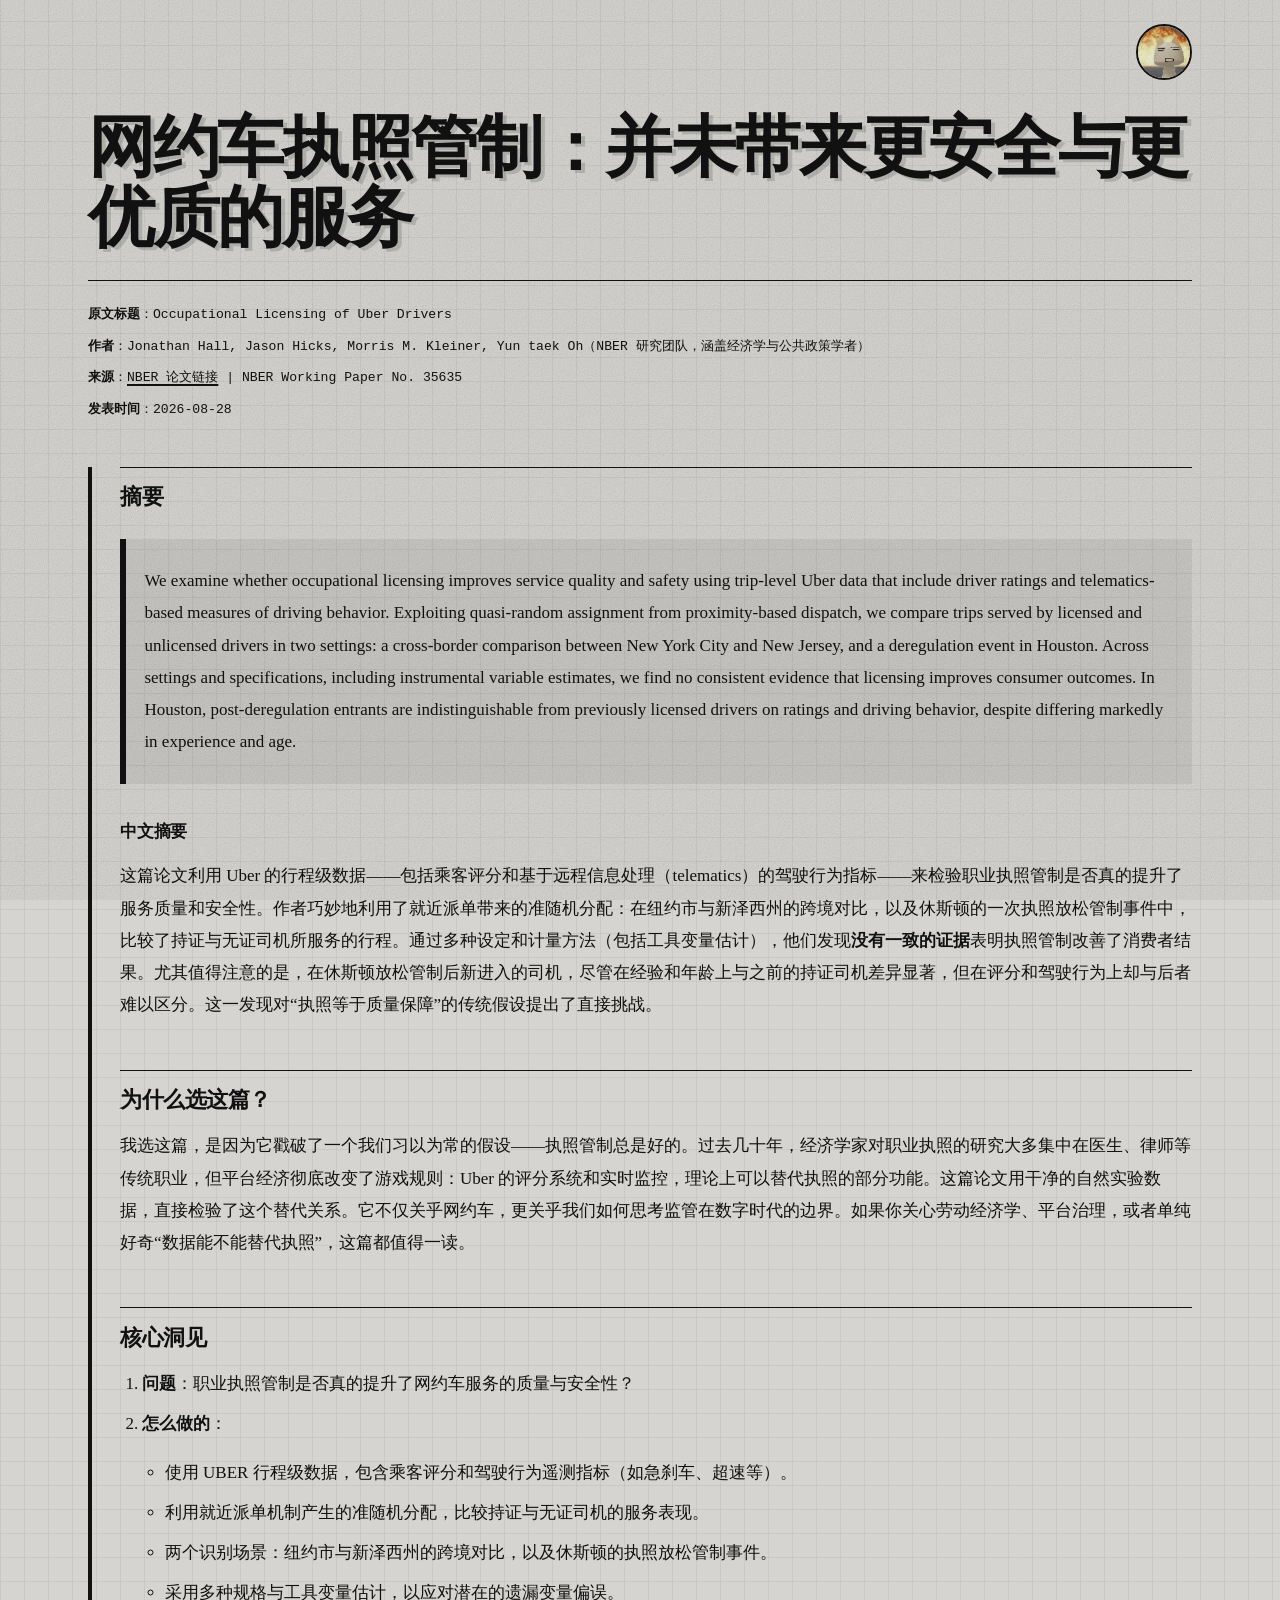
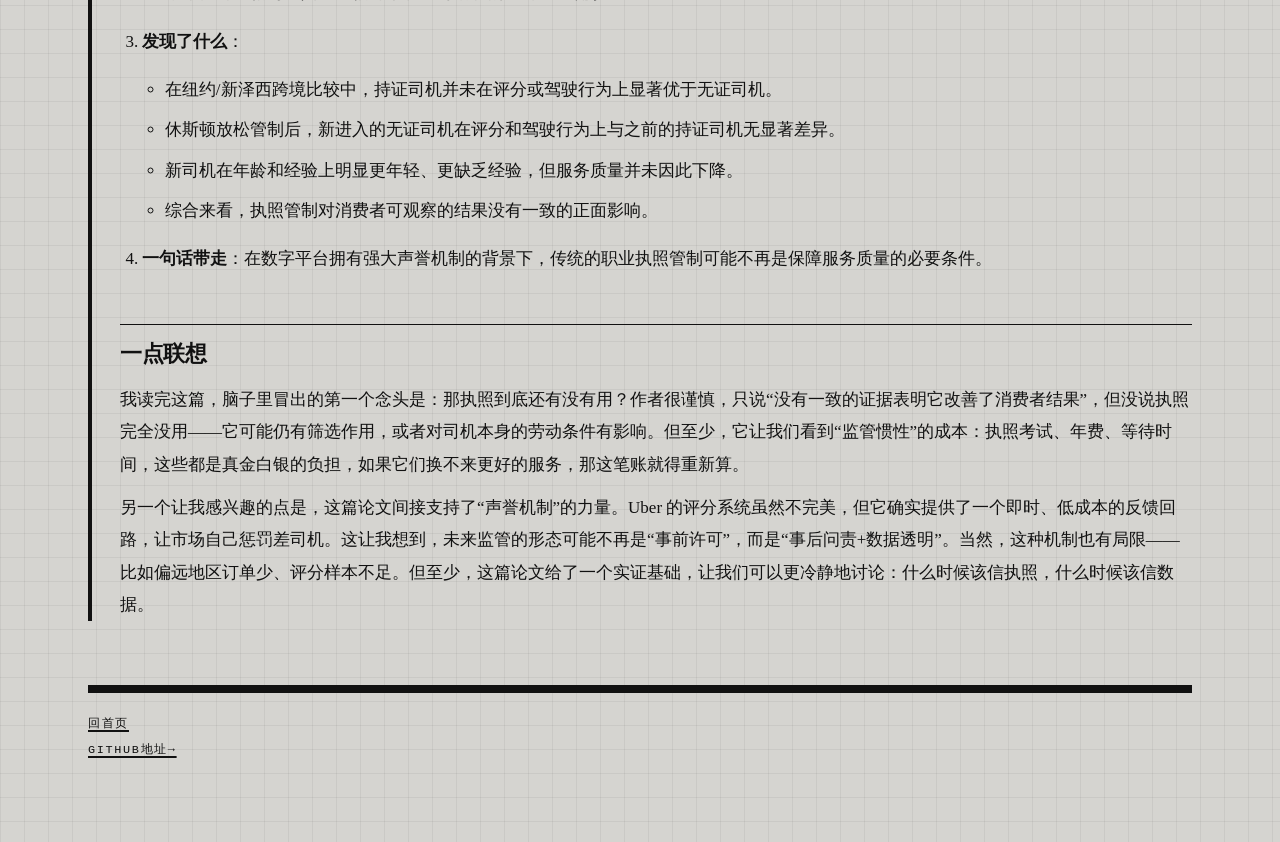
==== commit a397f3d7: "删 Firri 署名，气泡改粗黑体与圆角" ====
--- a/posts/2026-08-28-uber-licensing.html
+++ b/posts/2026-08-28-uber-licensing.html
@@ -75,8 +75,6 @@
     <p>我读完这篇，脑子里冒出的第一个念头是：那执照到底还有没有用？作者很谨慎，只说“没有一致的证据表明它改善了消费者结果”，但没说执照完全没用——它可能仍有筛选作用，或者对司机本身的劳动条件有影响。但至少，它让我们看到“监管惯性”的成本：执照考试、年费、等待时间，这些都是真金白银的负担，如果它们换不来更好的服务，那这笔账就得重新算。</p>
     <p>另一个让我感兴趣的点是，这篇论文间接支持了“声誉机制”的力量。Uber 的评分系统虽然不完美，但它确实提供了一个即时、低成本的反馈回路，让市场自己惩罚差司机。这让我想到，未来监管的形态可能不再是“事前许可”，而是“事后问责+数据透明”。当然，这种机制也有局限——比如偏远地区订单少、评分样本不足。但至少，这篇论文给了一个实证基础，让我们可以更冷静地讨论：什么时候该信执照，什么时候该信数据。</p>
 
-    <hr>
-    <p>本小报由 Firri 自动生成，每天一推。</p>
   </div>
 </article>
 </main>
--- a/style.css
+++ b/style.css
@@ -97,13 +97,16 @@
   z-index: 10;
   width: 16rem;
   max-width: calc(100vw - 2.5rem);
-  padding: .85rem 1rem;
+  padding: .9rem 1.1rem 1rem;
   background: #333;
   color: #fff;
-  font-family: var(--font-mono);
-  font-size: .76rem;
-  line-height: 1.95;
-  letter-spacing: .02em;
+  border: 1px solid #4d4d4d;
+  border-radius: 10px;
+  font-family: var(--font-display);
+  font-weight: 900;
+  font-size: .82rem;
+  line-height: 1.9;
+  letter-spacing: .01em;
   text-align: left;
   opacity: 0;
   visibility: hidden;
@@ -112,11 +115,11 @@
 .bubble::before {
   content: "";
   position: absolute;
-  top: -.5rem;
-  right: 20px;
-  border-left: .5rem solid transparent;
-  border-right: .5rem solid transparent;
-  border-bottom: .5rem solid #333;
+  top: -.42rem;
+  right: 19px;
+  border-left: .42rem solid transparent;
+  border-right: .42rem solid transparent;
+  border-bottom: .42rem solid #333;
 }
 
 .bubble ul {
